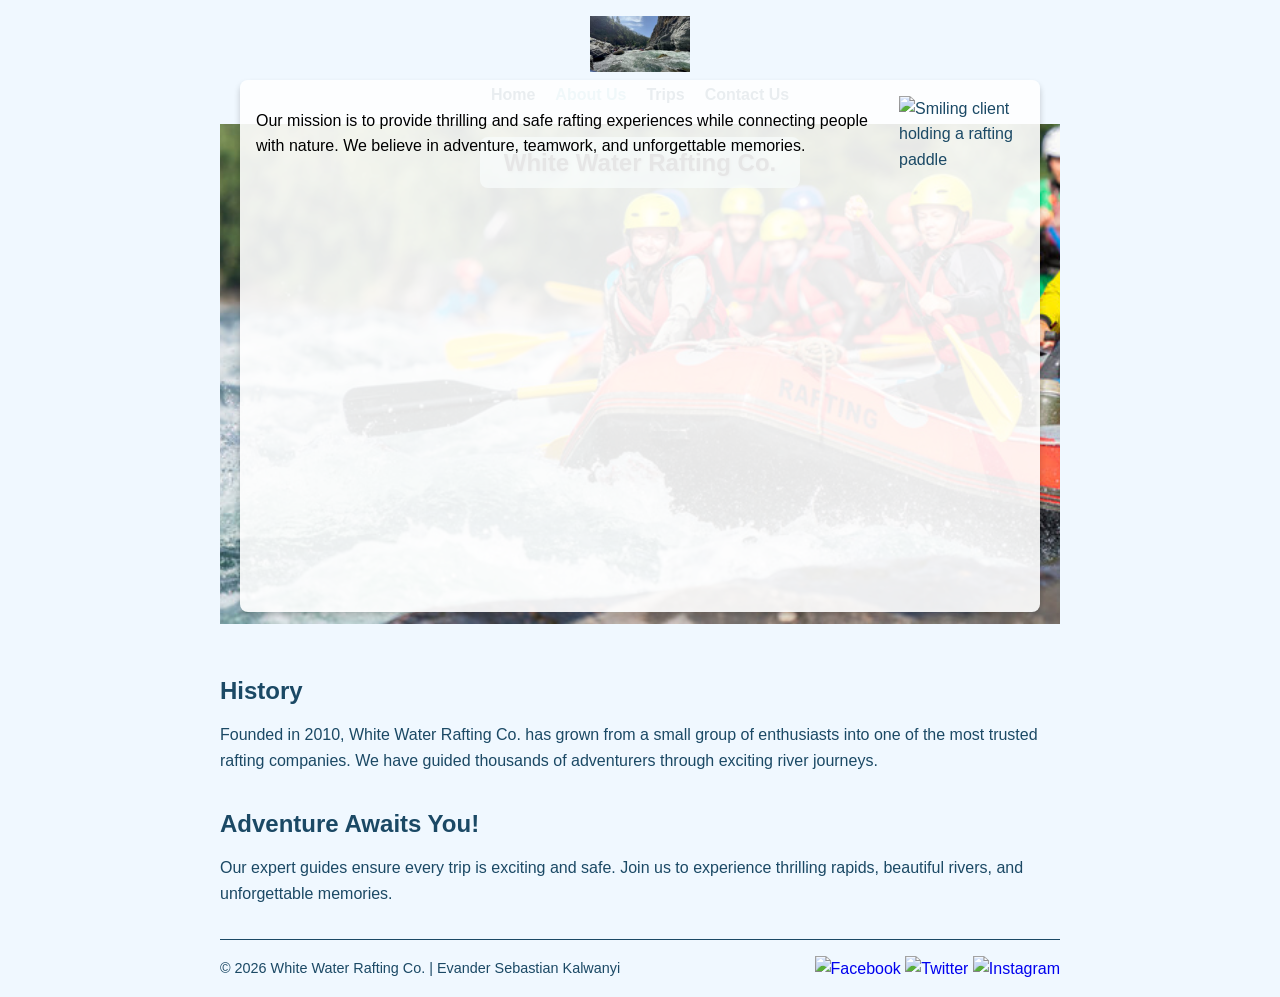
==== wwr/about.html @ 7aebab6c "changes" ====
<!DOCTYPE html>
<html lang="en">
<head>
    <meta charset="UTF-8">
    <meta name="description" content="Experience the thrill of white water rafting with our expert guides and unforgettable adventures.">
    <meta name="author" content="Evander Sebastian Kalwanyi">
    <meta name="viewport" content="width=device-width, initial-scale=1.0">
    <title>About Us - White Water Rafting</title>
    <link rel="stylesheet" href="styles/rafting.css">
</head>

<body>

<header>
    <img src="images/image.png" alt="Rafting Logo" width="100" class="header_img">
    <nav>
        <a href="index.html">Home</a>
        <a href="about.html" class="active">About Us</a>
        <a href="trips.html">Trips</a>
        <a href="contact.html">Contact Us</a>
    </nav>
</header>

<main>

    <!-- Hero Section -->
    <section class="hero">
        <img src="images/rafting.jpg" alt="Rafting Adventure">
        <h1><span>White Water Rafting Co.</span></h1>
        <article>
            <img src="images/client.jpg" alt="Smiling client holding a rafting paddle">
            <p>
                Our mission is to provide thrilling and safe rafting experiences while connecting people with nature.
                We believe in adventure, teamwork, and unforgettable memories.
            </p>
        </article>
    </section>

    <!-- History Section -->
    <section>
        <h2>History</h2>
        <p>
            Founded in 2010, White Water Rafting Co. has grown from a small group of enthusiasts into one of the
            most trusted rafting companies. We have guided thousands of adventurers through exciting river journeys.
        </p>
    </section>

    <!-- Adventure Awaits Section -->
    <section>
        <h2>Adventure Awaits You!</h2>
        <p>
            Our expert guides ensure every trip is exciting and safe. Join us to experience thrilling rapids,
            beautiful rivers, and unforgettable memories.
        </p>
    </section>

</main>

<!-- Footer -->
<footer>
    <p>© 2026 White Water Rafting Co. | Evander Sebastian Kalwanyi</p>
    <nav class="socialmedia">
        <a href="#" target="_blank"><img src="images/facebook.png" alt="Facebook" width="30"></a>
        <a href="#" target="_blank"><img src="images/twitter.png" alt="Twitter" width="30"></a>
        <a href="#" target="_blank"><img src="images/instagram.png" alt="Instagram" width="30"></a>
    </nav>
</footer>

</body>
</html>
---- wwr/styles/rafting.css ----
:root {
  --primary-color: #1b4965;
  --secondary-color: #62b6cb;
  --accent1-color: #bee9e8;
  --accent2-color: #5fa8d3;
  --heading-font: Arial, sans-serif;
  --body-font: Verdana, sans-serif;
}

/* Reset */
* {
  margin: 0;
  padding: 0;
  box-sizing: border-box;
}

/* Body */
body {
  font-family: var(--body-font);
  color: var(--primary-color);
  line-height: 1.6;
  background-color: #f0f8ff;
}

/* Layout width */
header, main, footer {
  max-width: 840px;
  width: 90%;
  margin: 0 auto;
}

/* Header */
header {
  display: flex;
  flex-direction: column;
  align-items: center;
  padding: 16px 0;
}

header nav {
  display: flex;
  gap: 20px;
  margin-top: 10px;
}

header nav a {
  text-decoration: none;
  color: var(--primary-color);
  font-weight: bold;
}

header nav a.active {
  color: var(--secondary-color);
}

/* Headings */
h1, h2 {
  font-family: var(--heading-font);
  color: var(--primary-color);
  margin-bottom: 12px;
}

/* Sections */
section {
  margin-bottom: 32px;
}

section p {
  margin: 12px 0;
}

/* Hero Section */
.hero {
  position: relative;
  margin-bottom: 40px;
}

.hero img {
  width: 100%;
  height: 500px;
  object-fit: cover;
}

.hero h1 {
  position: absolute;
  top: 20px;
  width: 100%;
  text-align: center;
}

.hero h1 span {
  background-color: rgba(190,233,232,0.7);
  color: #000;
  padding: 12px 24px;
  border-radius: 8px;
  text-shadow: 1px 1px 3px rgba(0,0,0,0.4);
}

.hero article {
  position: absolute;
  bottom: 20px;
  left: 20px;
  right: 20px;
  background-color: rgba(255,255,255,0.9);
  padding: 16px;
  border-radius: 8px;
  box-shadow: 0 4px 6px rgba(0,0,0,0.2);
}

.hero article::after {
  content: "";
  display: table;
  clear: both;
}

.hero article img {
  float: right;
  width: 125px;
  margin-left: 10px;
}

.hero article p {
  color: #000;
}

/* Footer */
footer {
  display: flex;
  justify-content: space-between;
  align-items: center;
  padding: 16px 0;
  border-top: 1px solid var(--primary-color);
}

footer p {
  font-size: 0.9rem;
}

.socialmedia a {
  text-decoration: none;
}

/* Responsive */
@media (max-width: 768px) {
  header nav {
    flex-direction: column;
    gap: 12px;
    text-align: center;
  }

  .hero img {
    height: 300px;
  }

  footer {
    flex-direction: column;
    gap: 10px;
    text-align: center;
  }
}
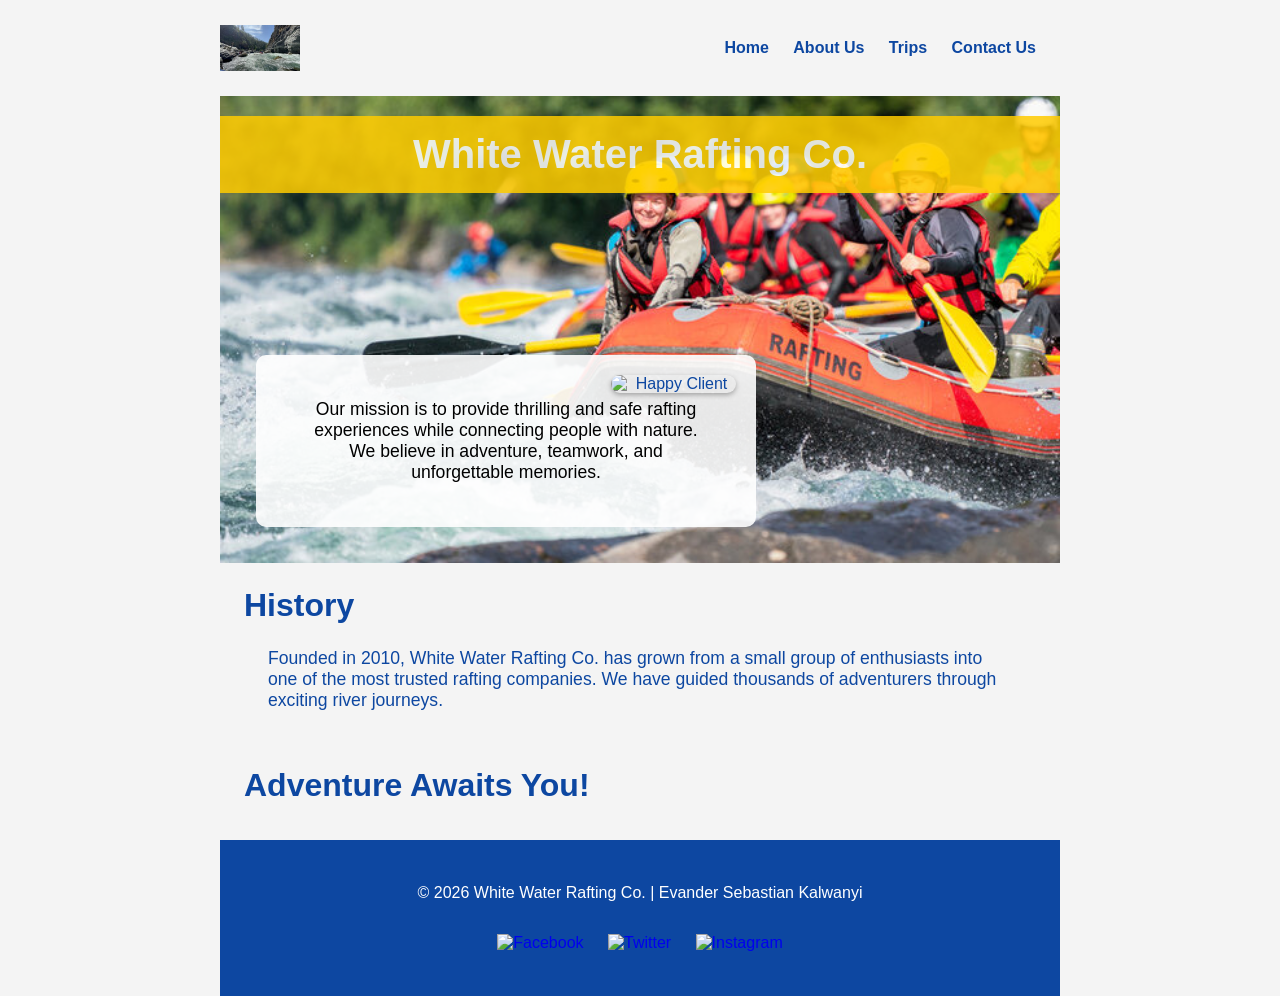
==== commit 873ef625: "editing" ====
--- a/wwr/about.html
+++ b/wwr/about.html
@@ -15,7 +15,7 @@
     <img src="images/image.png" alt="Rafting Logo" width="100" class="header_img">
     <nav>
         <a href="index.html">Home</a>
-        <a href="about.html" class="active">About Us</a>
+        <a href="about.html">About Us</a>
         <a href="trips.html">Trips</a>
         <a href="contact.html">Contact Us</a>
     </nav>
@@ -23,20 +23,19 @@
 
 <main>
 
-    <!-- Hero Section -->
-    <section class="hero">
+    <div class="hero">
         <img src="images/rafting.jpg" alt="Rafting Adventure">
-        <h1><span>White Water Rafting Co.</span></h1>
+        <h1>White Water Rafting Co.</h1>
+
         <article>
-            <img src="images/client.jpg" alt="Smiling client holding a rafting paddle">
+            <img src="images/client.jpg" alt="Happy Client">
             <p>
                 Our mission is to provide thrilling and safe rafting experiences while connecting people with nature.
                 We believe in adventure, teamwork, and unforgettable memories.
             </p>
         </article>
-    </section>
+    </div>
 
-    <!-- History Section -->
     <section>
         <h2>History</h2>
         <p>
@@ -45,26 +44,21 @@
         </p>
     </section>
 
-    <!-- Adventure Awaits Section -->
     <section>
         <h2>Adventure Awaits You!</h2>
-        <p>
-            Our expert guides ensure every trip is exciting and safe. Join us to experience thrilling rapids,
-            beautiful rivers, and unforgettable memories.
-        </p>
     </section>
 
 </main>
 
-<!-- Footer -->
 <footer>
     <p>© 2026 White Water Rafting Co. | Evander Sebastian Kalwanyi</p>
+
     <nav class="socialmedia">
-        <a href="#" target="_blank"><img src="images/facebook.png" alt="Facebook" width="30"></a>
-        <a href="#" target="_blank"><img src="images/twitter.png" alt="Twitter" width="30"></a>
-        <a href="#" target="_blank"><img src="images/instagram.png" alt="Instagram" width="30"></a>
+        <a href="#"><img src="images/facebook.png" alt="Facebook" width="30"></a>
+        <a href="#"><img src="images/twitter.png" alt="Twitter" width="30"></a>
+        <a href="#"><img src="images/instagram.png" alt="Instagram" width="30"></a>
     </nav>
 </footer>
 
 </body>
-</html>+</html>
--- a/wwr/styles/rafting.css
+++ b/wwr/styles/rafting.css
@@ -1,160 +1,171 @@
+/* rafting.css */
+
+/* --- CSS Variables --- */
 :root {
-  --primary-color: #1b4965;
-  --secondary-color: #62b6cb;
-  --accent1-color: #bee9e8;
-  --accent2-color: #5fa8d3;
-  --heading-font: Arial, sans-serif;
-  --body-font: Verdana, sans-serif;
+    --primary-color: #0d47a1;       /* Dark blue for headings */
+    --accent1-color: #ffcc00;       /* Yellow accent */
+    --body-font: Arial, Helvetica, sans-serif;
+    --heading-font: 'Trebuchet MS', sans-serif;
 }
 
-/* Reset */
+/* --- Global Reset --- */
 * {
-  margin: 0;
-  padding: 0;
-  box-sizing: border-box;
+    margin: 0;
+    padding: 0;
+    box-sizing: border-box;
 }
 
-/* Body */
 body {
-  font-family: var(--body-font);
-  color: var(--primary-color);
-  line-height: 1.6;
-  background-color: #f0f8ff;
+    font-family: var(--body-font);
+    color: var(--primary-color);
+    background-color: #f4f4f4;
 }
 
-/* Layout width */
+/* --- Limit page width --- */
 header, main, footer {
-  max-width: 840px;
-  width: 90%;
-  margin: 0 auto;
+    width: 840px;
+    margin: 0 auto;
 }
 
-/* Header */
-header {
-  display: flex;
-  flex-direction: column;
-  align-items: center;
-  padding: 16px 0;
+/* --- Headings --- */
+h1, h2 {
+    font-family: var(--heading-font);
+    color: var(--primary-color);
 }
 
-header nav {
-  display: flex;
-  gap: 20px;
-  margin-top: 10px;
+/* --- Basic spacing --- */
+nav, p, section, article {
+    margin: 16px;
+    padding: 8px;
+}
+
+/* --- Header --- */
+header {
+    display: flex;
+    justify-content: space-between;
+    align-items: center;
+    padding: 15px 0;
+}
+
+header img.header_img {
+    width: 80px;
+    height: auto;
 }
 
 header nav a {
-  text-decoration: none;
-  color: var(--primary-color);
-  font-weight: bold;
+    text-decoration: none;
+    color: var(--primary-color);
+    font-weight: bold;
+    margin-left: 20px;
+    transition: color 0.3s;
 }
 
-header nav a.active {
-  color: var(--secondary-color);
+header nav a:hover {
+    color: var(--accent1-color);
 }
 
-/* Headings */
-h1, h2 {
-  font-family: var(--heading-font);
-  color: var(--primary-color);
-  margin-bottom: 12px;
+/* --- Hero Section --- */
+.hero {
+    position: relative;
+    text-align: center;
 }
 
-/* Sections */
-section {
-  margin-bottom: 32px;
+.hero img {
+    display: block;
+    width: 100%;
+    height: auto;
+}
+
+/* Hero heading overlay */
+.hero h1 {
+    position: absolute;
+    top: 20px;
+    width: 100%;
+    padding: 16px;
+    text-align: center;
+    opacity: 0.85;
+    background-color: var(--accent1-color);
+    color: #fff;
+    font-size: 2.5em;
+}
+
+/* Hero article overlay */
+.hero article {
+    position: absolute;
+    bottom: 20px;
+    left: 20px;
+    background-color: rgba(255, 255, 255, 0.9);
+    padding: 20px;
+    max-width: 500px;
+    border-radius: 10px;
+}
+
+.hero article img {
+    float: right;
+    width: 125px;
+    margin-left: 15px;
+    border-radius: 10px;
+    box-shadow: 0px 2px 5px rgba(0,0,0,0.3);
+}
+
+.hero article p {
+    font-size: 1.1em;
+    color: #000;
+}
+
+/* --- Sections --- */
+section h2 {
+    font-size: 2em;
+    margin-bottom: 12px;
 }
 
 section p {
-  margin: 12px 0;
+    font-size: 1.1em;
 }
 
-/* Hero Section */
-.hero {
-  position: relative;
-  margin-bottom: 40px;
+/* --- Footer --- */
+footer {
+    text-align: center;
+    padding: 20px 0;
+    background-color: var(--primary-color);
+    color: #fff;
 }
 
-.hero img {
-  width: 100%;
-  height: 500px;
-  object-fit: cover;
+footer nav.socialmedia a {
+    text-decoration: none;
+    margin: 0 10px;
 }
 
-.hero h1 {
-  position: absolute;
-  top: 20px;
-  width: 100%;
-  text-align: center;
+footer nav.socialmedia img {
+    width: 30px;
+    height: 30px;
 }
 
-.hero h1 span {
-  background-color: rgba(190,233,232,0.7);
-  color: #000;
-  padding: 12px 24px;
-  border-radius: 8px;
-  text-shadow: 1px 1px 3px rgba(0,0,0,0.4);
-}
+/* --- Responsive --- */
+@media (max-width: 768px) {
+    header {
+        flex-direction: column;
+        align-items: flex-start;
+    }
 
-.hero article {
-  position: absolute;
-  bottom: 20px;
-  left: 20px;
-  right: 20px;
-  background-color: rgba(255,255,255,0.9);
-  padding: 16px;
-  border-radius: 8px;
-  box-shadow: 0 4px 6px rgba(0,0,0,0.2);
-}
+    header nav {
+        margin-top: 10px;
+    }
 
-.hero article::after {
-  content: "";
-  display: table;
-  clear: both;
-}
+    .hero h1 {
+        font-size: 1.8em;
+        padding: 10px;
+    }
 
-.hero article img {
-  float: right;
-  width: 125px;
-  margin-left: 10px;
-}
+    .hero article {
+        position: static;
+        margin: 20px;
+        max-width: 90%;
+    }
 
-.hero article p {
-  color: #000;
-}
-
-/* Footer */
-footer {
-  display: flex;
-  justify-content: space-between;
-  align-items: center;
-  padding: 16px 0;
-  border-top: 1px solid var(--primary-color);
-}
-
-footer p {
-  font-size: 0.9rem;
-}
-
-.socialmedia a {
-  text-decoration: none;
-}
-
-/* Responsive */
-@media (max-width: 768px) {
-  header nav {
-    flex-direction: column;
-    gap: 12px;
-    text-align: center;
-  }
-
-  .hero img {
-    height: 300px;
-  }
-
-  footer {
-    flex-direction: column;
-    gap: 10px;
-    text-align: center;
-  }
+    .hero article img {
+        float: none;
+        display: block;
+        margin: 0 auto 10px;
+    }
 }
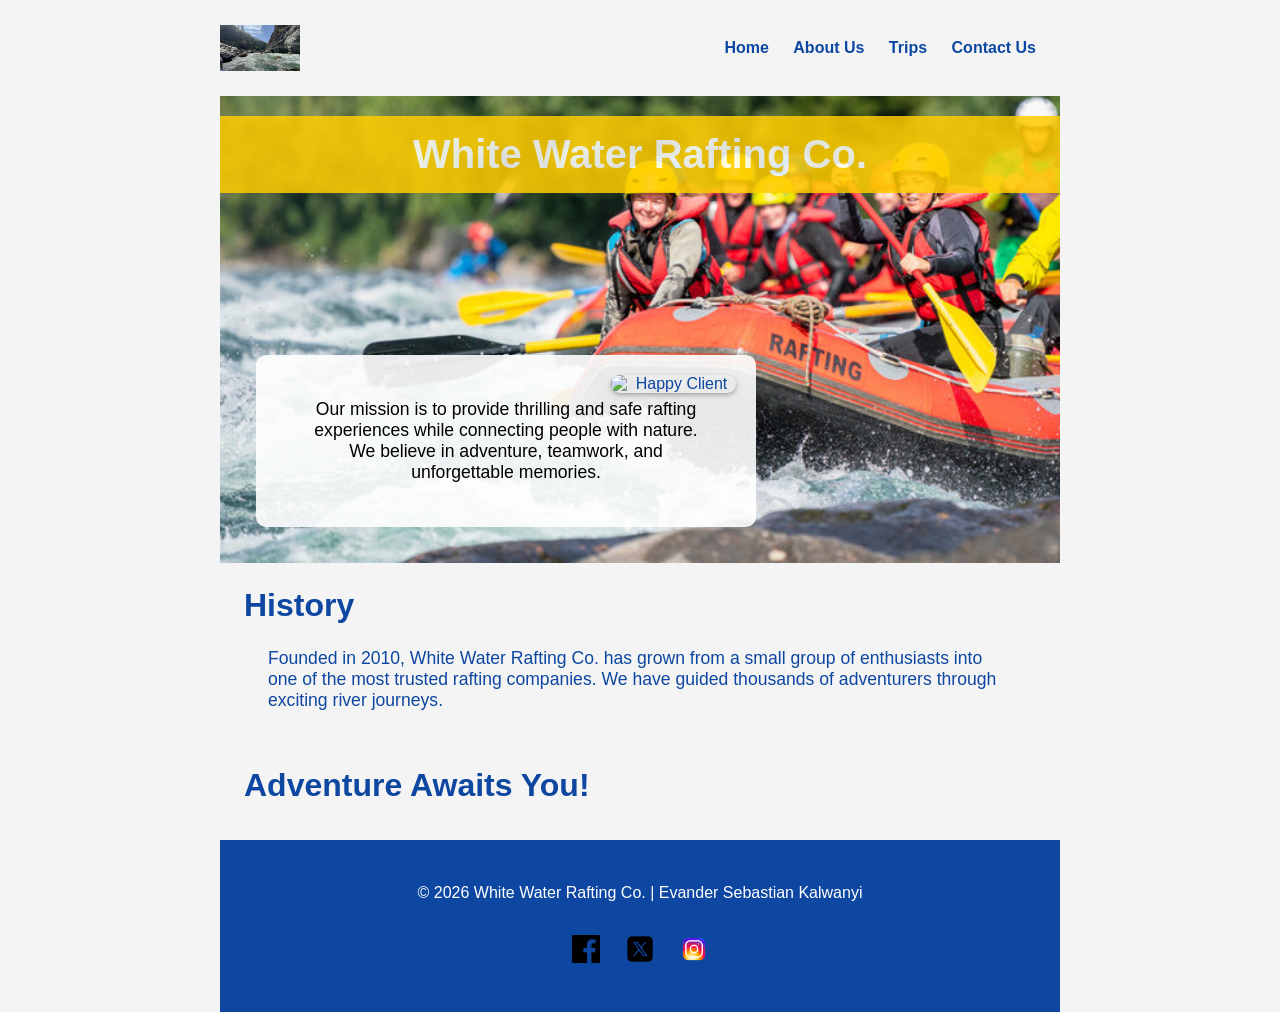
==== commit 427c44c7: "social media icones" ====
--- a/wwr/about.html
+++ b/wwr/about.html
@@ -54,8 +54,8 @@
     <p>© 2026 White Water Rafting Co. | Evander Sebastian Kalwanyi</p>
 
     <nav class="socialmedia">
-        <a href="#"><img src="images/facebook.png" alt="Facebook" width="30"></a>
-        <a href="#"><img src="images/twitter.png" alt="Twitter" width="30"></a>
+        <a href="#"><img src="images/facebook black.png" alt="Facebook" width="30"></a>
+        <a href="#"><img src="images/twiter.png" alt="Twitter" width="30"></a>
         <a href="#"><img src="images/instagram.png" alt="Instagram" width="30"></a>
     </nav>
 </footer>
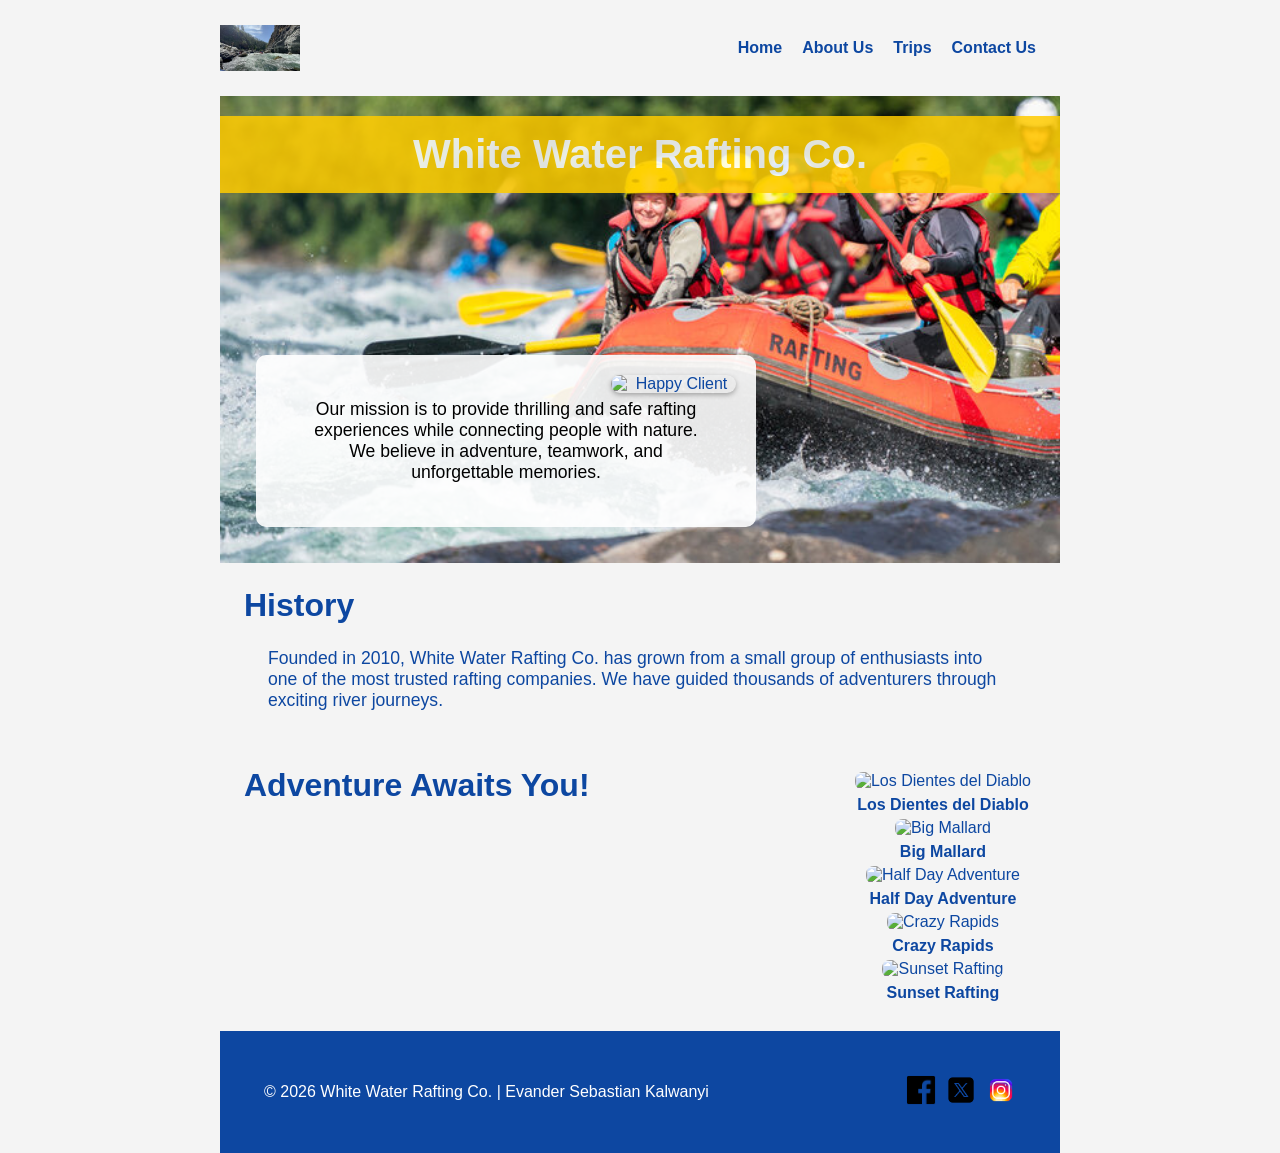
==== commit 70d004c0: "images" ====
--- a/wwr/about.html
+++ b/wwr/about.html
@@ -36,7 +36,7 @@
         </article>
     </div>
 
-    <section>
+    <section class="history">
         <h2>History</h2>
         <p>
             Founded in 2010, White Water Rafting Co. has grown from a small group of enthusiasts into one of the
@@ -44,8 +44,30 @@
         </p>
     </section>
 
-    <section>
+    <section class="adventures">
         <h2>Adventure Awaits You!</h2>
+        <div class="adventure-gallery">
+            <figure>
+                <img src="images/los_dientes.jpg" alt="Los Dientes del Diablo">
+                <figcaption>Los Dientes del Diablo</figcaption>
+            </figure>
+            <figure>
+                <img src="images/big_mallard.jpg" alt="Big Mallard">
+                <figcaption>Big Mallard</figcaption>
+            </figure>
+            <figure>
+                <img src="images/half_day.jpg" alt="Half Day Adventure">
+                <figcaption>Half Day Adventure</figcaption>
+            </figure>
+            <figure>
+                <img src="images/crazy_rapids.jpg" alt="Crazy Rapids">
+                <figcaption>Crazy Rapids</figcaption>
+            </figure>
+            <figure>
+                <img src="images/sunset.jpg" alt="Sunset Rafting">
+                <figcaption>Sunset Rafting</figcaption>
+            </figure>
+        </div>
     </section>
 
 </main>
@@ -54,11 +76,11 @@
     <p>© 2026 White Water Rafting Co. | Evander Sebastian Kalwanyi</p>
 
     <nav class="socialmedia">
-        <a href="#"><img src="images/facebook black.png" alt="Facebook" width="30"></a>
-        <a href="#"><img src="images/twiter.png" alt="Twitter" width="30"></a>
+        <a href="#"><img src="images/facebook.png" alt="Facebook" width="30"></a>
+        <a href="#"><img src="images/twitter.png" alt="Twitter" width="30"></a>
         <a href="#"><img src="images/instagram.png" alt="Instagram" width="30"></a>
     </nav>
 </footer>
 
 </body>
-</html>
+</html>
--- a/wwr/styles/rafting.css
+++ b/wwr/styles/rafting.css
@@ -39,24 +39,30 @@
     padding: 8px;
 }
 
-/* --- Header --- */
+/* --- Header (CSS Grid) --- */
 header {
-    display: flex;
-    justify-content: space-between;
+    display: grid;
+    grid-template-columns: 1fr 2fr;
     align-items: center;
     padding: 15px 0;
+    gap: 20px;
 }
 
 header img.header_img {
     width: 80px;
     height: auto;
+}
+
+header nav {
+    display: flex;
+    justify-content: flex-end;
+    gap: 20px;
 }
 
 header nav a {
     text-decoration: none;
     color: var(--primary-color);
     font-weight: bold;
-    margin-left: 20px;
     transition: color 0.3s;
 }
 
@@ -123,17 +129,54 @@
     font-size: 1.1em;
 }
 
+/* --- Adventure Gallery --- */
+.adventures {
+    display: flex;
+    justify-content: space-between;
+    flex-wrap: wrap;
+    margin: 16px;
+}
+
+.adventures figure {
+    flex: 1 1 calc(20% - 10px); /* 5 images in a row with spacing */
+    margin: 5px;
+    text-align: center;
+}
+
+.adventures figure img {
+    width: 100%;
+    height: auto;
+    border-radius: 8px;
+}
+
+.adventures figcaption {
+    margin-top: 6px;
+    font-weight: bold;
+    font-size: 1em;
+}
+
 /* --- Footer --- */
 footer {
-    text-align: center;
-    padding: 20px 0;
+    text-align: right;
+    padding: 20px;
     background-color: var(--primary-color);
     color: #fff;
+    display: flex;
+    justify-content: space-between;
+    align-items: center;
+}
+
+footer p {
+    margin-left: 16px;
+}
+
+footer nav.socialmedia {
+    display: flex;
+    gap: 10px;
 }
 
 footer nav.socialmedia a {
     text-decoration: none;
-    margin: 0 10px;
 }
 
 footer nav.socialmedia img {
@@ -144,11 +187,12 @@
 /* --- Responsive --- */
 @media (max-width: 768px) {
     header {
-        flex-direction: column;
-        align-items: flex-start;
+        grid-template-columns: 1fr;
+        text-align: center;
     }
 
     header nav {
+        justify-content: center;
         margin-top: 10px;
     }
 
@@ -168,4 +212,20 @@
         display: block;
         margin: 0 auto 10px;
     }
+
+    .adventures {
+        flex-direction: column;
+        align-items: center;
+    }
+
+    .adventures figure {
+        flex: 1 1 90%;
+        margin: 10px 0;
+    }
+
+    footer {
+        flex-direction: column;
+        text-align: center;
+        gap: 10px;
+    }
 }
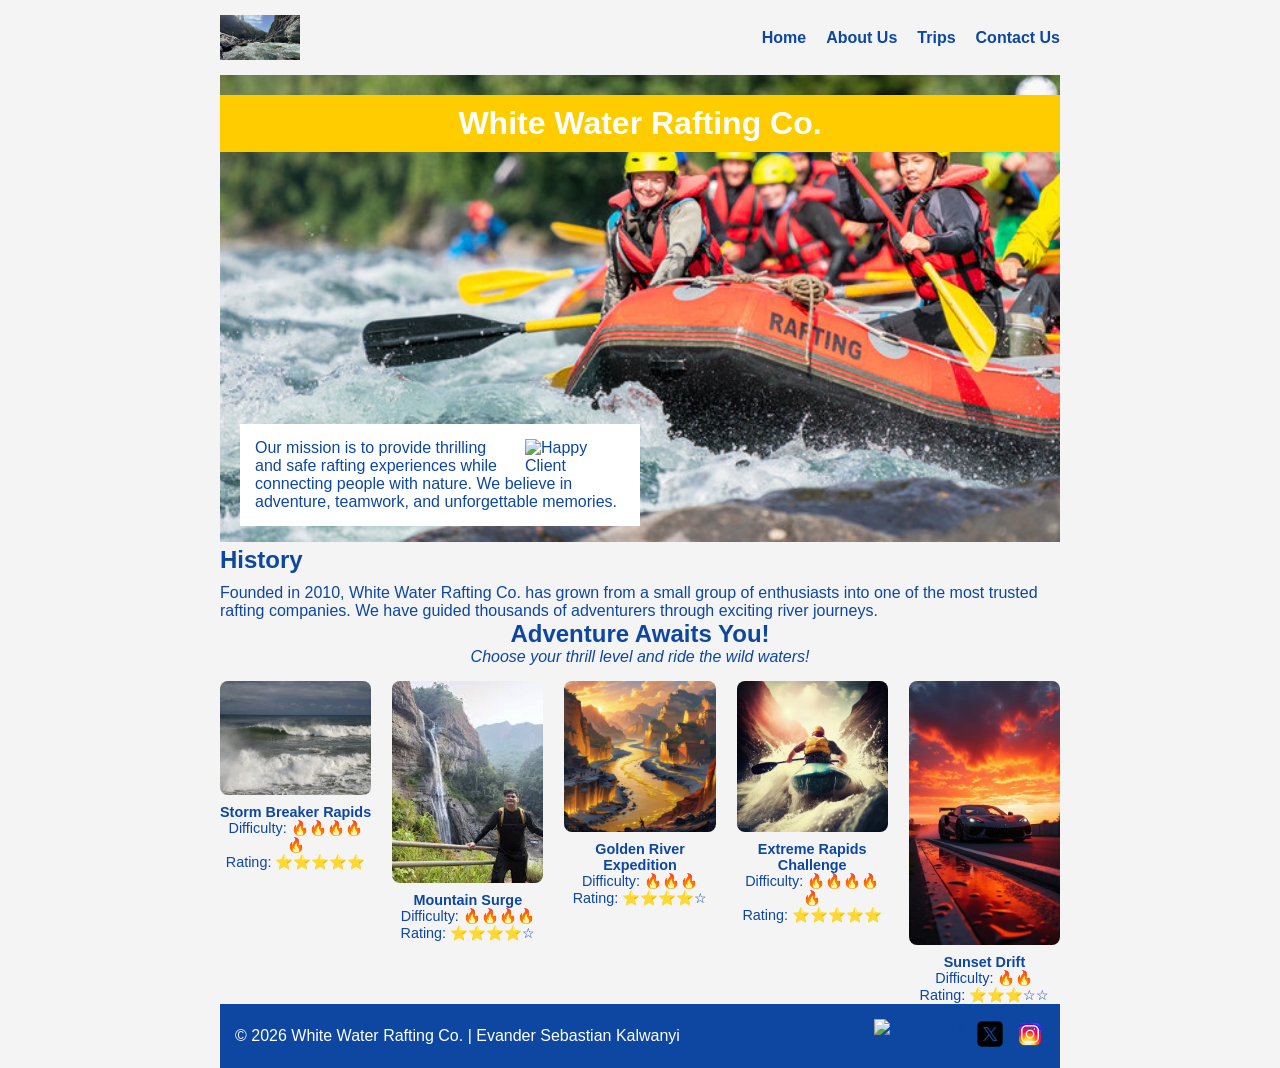
==== commit 28a08728: "changes" ====
--- a/wwr/about.html
+++ b/wwr/about.html
@@ -1,3 +1,10 @@
+<!--
+Creativity Feature:
+- Added adventure difficulty levels using fire icons
+- Added star ratings for each rafting experience
+- Included a tagline to improve user experience and visual design
+-->
+
 <!DOCTYPE html>
 <html lang="en">
 <head>
@@ -12,7 +19,7 @@
 <body>
 
 <header>
-    <img src="images/image.png" alt="Rafting Logo" width="100" class="header_img">
+    <img src="images/image.png" alt="Rafting Logo" class="header_img">
     <nav>
         <a href="index.html">Home</a>
         <a href="about.html">About Us</a>
@@ -46,27 +53,55 @@
 
     <section class="adventures">
         <h2>Adventure Awaits You!</h2>
+        <p class="tagline">Choose your thrill level and ride the wild waters!</p>
+
         <div class="adventure-gallery">
+
             <figure>
-                <img src="images/los_dientes.jpg" alt="Los Dientes del Diablo">
-                <figcaption>Los Dientes del Diablo</figcaption>
+                <img src="images/storm.webp" alt="Storm Breaker Rapids">
+                <figcaption>
+                    <strong>Storm Breaker Rapids</strong><br>
+                    Difficulty: 🔥🔥🔥🔥🔥<br>
+                    Rating: ⭐⭐⭐⭐⭐
+                </figcaption>
             </figure>
+
             <figure>
-                <img src="images/big_mallard.jpg" alt="Big Mallard">
-                <figcaption>Big Mallard</figcaption>
+                <img src="images/mountain.jfif" alt="Mountain Surge">
+                <figcaption>
+                    <strong>Mountain Surge</strong><br>
+                    Difficulty: 🔥🔥🔥🔥<br>
+                    Rating: ⭐⭐⭐⭐☆
+                </figcaption>
             </figure>
+
             <figure>
-                <img src="images/half_day.jpg" alt="Half Day Adventure">
-                <figcaption>Half Day Adventure</figcaption>
+                <img src="images/golden.jpg" alt="Golden River Expedition">
+                <figcaption>
+                    <strong>Golden River Expedition</strong><br>
+                    Difficulty: 🔥🔥🔥<br>
+                    Rating: ⭐⭐⭐⭐☆
+                </figcaption>
             </figure>
+
             <figure>
-                <img src="images/crazy_rapids.jpg" alt="Crazy Rapids">
-                <figcaption>Crazy Rapids</figcaption>
+                <img src="images/extreme.webp" alt="Extreme Rapids Challenge">
+                <figcaption>
+                    <strong>Extreme Rapids Challenge</strong><br>
+                    Difficulty: 🔥🔥🔥🔥🔥<br>
+                    Rating: ⭐⭐⭐⭐⭐
+                </figcaption>
             </figure>
+
             <figure>
-                <img src="images/sunset.jpg" alt="Sunset Rafting">
-                <figcaption>Sunset Rafting</figcaption>
+                <img src="images/sunsetspeed.webp" alt="Sunset Drift">
+                <figcaption>
+                    <strong>Sunset Drift</strong><br>
+                    Difficulty: 🔥🔥<br>
+                    Rating: ⭐⭐⭐☆☆
+                </figcaption>
             </figure>
+
         </div>
     </section>
 
@@ -76,11 +111,11 @@
     <p>© 2026 White Water Rafting Co. | Evander Sebastian Kalwanyi</p>
 
     <nav class="socialmedia">
-        <a href="#"><img src="images/facebook.png" alt="Facebook" width="30"></a>
-        <a href="#"><img src="images/twitter.png" alt="Twitter" width="30"></a>
-        <a href="#"><img src="images/instagram.png" alt="Instagram" width="30"></a>
+        <a href="#"><img src="images/facebook.pngs" alt="Facebook"></a>
+        <a href="#"><img src="images/twitter.png" alt="Twitter"></a>
+        <a href="#"><img src="images/instagram.png" alt="Instagram"></a>
     </nav>
 </footer>
 
 </body>
-</html>+</html> 
--- a/wwr/styles/rafting.css
+++ b/wwr/styles/rafting.css
@@ -1,14 +1,10 @@
-/* rafting.css */
-
-/* --- CSS Variables --- */
 :root {
-    --primary-color: #0d47a1;       /* Dark blue for headings */
-    --accent1-color: #ffcc00;       /* Yellow accent */
+    --primary-color: #0d47a1;
+    --accent1-color: #ffcc00;
     --body-font: Arial, Helvetica, sans-serif;
     --heading-font: 'Trebuchet MS', sans-serif;
 }
 
-/* --- Global Reset --- */
 * {
     margin: 0;
     padding: 0;
@@ -21,211 +17,130 @@
     background-color: #f4f4f4;
 }
 
-/* --- Limit page width --- */
 header, main, footer {
     width: 840px;
     margin: 0 auto;
 }
 
-/* --- Headings --- */
 h1, h2 {
     font-family: var(--heading-font);
-    color: var(--primary-color);
 }
 
-/* --- Basic spacing --- */
-nav, p, section, article {
-    margin: 16px;
-    padding: 8px;
+/* HEADER GRID */
+header {
+    display: grid;
+    grid-template-columns: 120px 1fr;
+    align-items: center;
+    padding: 15px 0;
 }
 
-/* --- Header (CSS Grid) --- */
-header {
-    display: grid;
-    grid-template-columns: 1fr 2fr;
-    align-items: center;
-    padding: 15px 0;
-    gap: 20px;
+.header_img {
+    width: 80px;
 }
 
-header img.header_img {
-    width: 80px;
-    height: auto;
-}
-
-header nav {
+/* NAV FLEX */
+nav {
     display: flex;
     justify-content: flex-end;
     gap: 20px;
 }
 
-header nav a {
+nav a {
     text-decoration: none;
+    font-weight: bold;
     color: var(--primary-color);
-    font-weight: bold;
-    transition: color 0.3s;
 }
 
-header nav a:hover {
+nav a:hover {
     color: var(--accent1-color);
 }
 
-/* --- Hero Section --- */
+/* HERO */
 .hero {
     position: relative;
-    text-align: center;
 }
 
 .hero img {
-    display: block;
     width: 100%;
-    height: auto;
 }
 
-/* Hero heading overlay */
 .hero h1 {
     position: absolute;
     top: 20px;
     width: 100%;
-    padding: 16px;
     text-align: center;
-    opacity: 0.85;
     background-color: var(--accent1-color);
-    color: #fff;
-    font-size: 2.5em;
+    color: white;
+    padding: 10px;
 }
 
-/* Hero article overlay */
 .hero article {
     position: absolute;
     bottom: 20px;
     left: 20px;
-    background-color: rgba(255, 255, 255, 0.9);
-    padding: 20px;
-    max-width: 500px;
-    border-radius: 10px;
+    background: white;
+    padding: 15px;
+    max-width: 400px;
 }
 
 .hero article img {
     float: right;
-    width: 125px;
-    margin-left: 15px;
-    border-radius: 10px;
-    box-shadow: 0px 2px 5px rgba(0,0,0,0.3);
+    width: 100px;
+    margin-left: 10px;
 }
 
-.hero article p {
-    font-size: 1.1em;
-    color: #000;
+/* HISTORY */
+.history {
+    display: grid;
+    gap: 10px;
 }
 
-/* --- Sections --- */
-section h2 {
-    font-size: 2em;
-    margin-bottom: 12px;
-}
-
-section p {
-    font-size: 1.1em;
-}
-
-/* --- Adventure Gallery --- */
+/* ADVENTURES */
 .adventures {
-    display: flex;
-    justify-content: space-between;
-    flex-wrap: wrap;
-    margin: 16px;
-}
-
-.adventures figure {
-    flex: 1 1 calc(20% - 10px); /* 5 images in a row with spacing */
-    margin: 5px;
     text-align: center;
 }
 
-.adventures figure img {
+.tagline {
+    margin-bottom: 15px;
+    font-style: italic;
+}
+
+/* GALLERY */
+.adventure-gallery {
+    display: flex;
+    gap: 10px;
+    justify-content: space-between;
+}
+
+.adventure-gallery figure {
+    width: 18%;
+}
+
+.adventure-gallery img {
     width: 100%;
-    height: auto;
     border-radius: 8px;
 }
 
-.adventures figcaption {
-    margin-top: 6px;
-    font-weight: bold;
-    font-size: 1em;
+.adventure-gallery figcaption {
+    font-size: 0.9em;
+    margin-top: 5px;
 }
 
-/* --- Footer --- */
+/* FOOTER */
 footer {
-    text-align: right;
-    padding: 20px;
     background-color: var(--primary-color);
-    color: #fff;
+    color: white;
+    padding: 15px;
     display: flex;
     justify-content: space-between;
     align-items: center;
 }
 
-footer p {
-    margin-left: 16px;
-}
-
-footer nav.socialmedia {
+.socialmedia {
     display: flex;
     gap: 10px;
 }
 
-footer nav.socialmedia a {
-    text-decoration: none;
-}
-
-footer nav.socialmedia img {
+.socialmedia img {
     width: 30px;
-    height: 30px;
-}
-
-/* --- Responsive --- */
-@media (max-width: 768px) {
-    header {
-        grid-template-columns: 1fr;
-        text-align: center;
-    }
-
-    header nav {
-        justify-content: center;
-        margin-top: 10px;
-    }
-
-    .hero h1 {
-        font-size: 1.8em;
-        padding: 10px;
-    }
-
-    .hero article {
-        position: static;
-        margin: 20px;
-        max-width: 90%;
-    }
-
-    .hero article img {
-        float: none;
-        display: block;
-        margin: 0 auto 10px;
-    }
-
-    .adventures {
-        flex-direction: column;
-        align-items: center;
-    }
-
-    .adventures figure {
-        flex: 1 1 90%;
-        margin: 10px 0;
-    }
-
-    footer {
-        flex-direction: column;
-        text-align: center;
-        gap: 10px;
-    }
 }
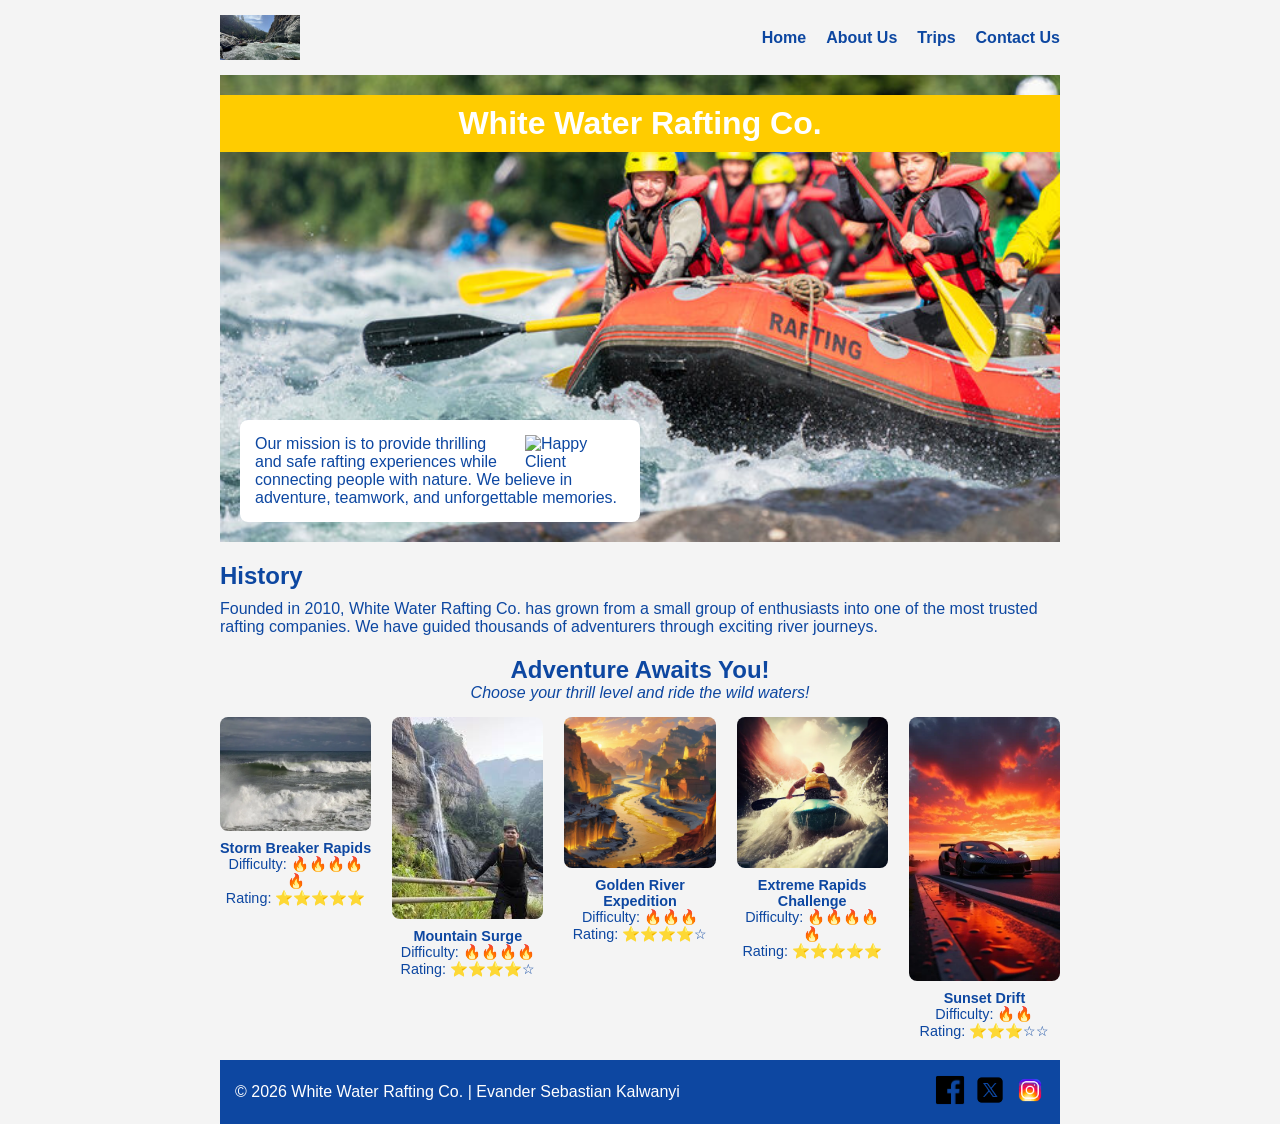
==== commit cfd6392d: "facebook image" ====
--- a/wwr/about.html
+++ b/wwr/about.html
@@ -111,7 +111,7 @@
     <p>© 2026 White Water Rafting Co. | Evander Sebastian Kalwanyi</p>
 
     <nav class="socialmedia">
-        <a href="#"><img src="images/facebook.pngs" alt="Facebook"></a>
+        <a href="#"><img src="images/facebook.png" alt="Facebook"></a>
         <a href="#"><img src="images/twitter.png" alt="Twitter"></a>
         <a href="#"><img src="images/instagram.png" alt="Instagram"></a>
     </nav>
--- a/wwr/styles/rafting.css
+++ b/wwr/styles/rafting.css
@@ -5,6 +5,7 @@
     --heading-font: 'Trebuchet MS', sans-serif;
 }
 
+/* RESET */
 * {
     margin: 0;
     padding: 0;
@@ -17,16 +18,18 @@
     background-color: #f4f4f4;
 }
 
+/* PAGE WIDTH */
 header, main, footer {
     width: 840px;
     margin: 0 auto;
 }
 
+/* HEADINGS */
 h1, h2 {
     font-family: var(--heading-font);
 }
 
-/* HEADER GRID */
+/* ================= HEADER ================= */
 header {
     display: grid;
     grid-template-columns: 120px 1fr;
@@ -55,13 +58,14 @@
     color: var(--accent1-color);
 }
 
-/* HERO */
+/* ================= HERO ================= */
 .hero {
     position: relative;
 }
 
 .hero img {
     width: 100%;
+    display: block;
 }
 
 .hero h1 {
@@ -81,6 +85,7 @@
     background: white;
     padding: 15px;
     max-width: 400px;
+    border-radius: 8px;
 }
 
 .hero article img {
@@ -89,15 +94,17 @@
     margin-left: 10px;
 }
 
-/* HISTORY */
+/* ================= HISTORY ================= */
 .history {
     display: grid;
     gap: 10px;
+    margin: 20px 0;
 }
 
-/* ADVENTURES */
+/* ================= ADVENTURES ================= */
 .adventures {
     text-align: center;
+    margin: 20px 0;
 }
 
 .tagline {
@@ -126,7 +133,7 @@
     margin-top: 5px;
 }
 
-/* FOOTER */
+/* ================= FOOTER ================= */
 footer {
     background-color: var(--primary-color);
     color: white;
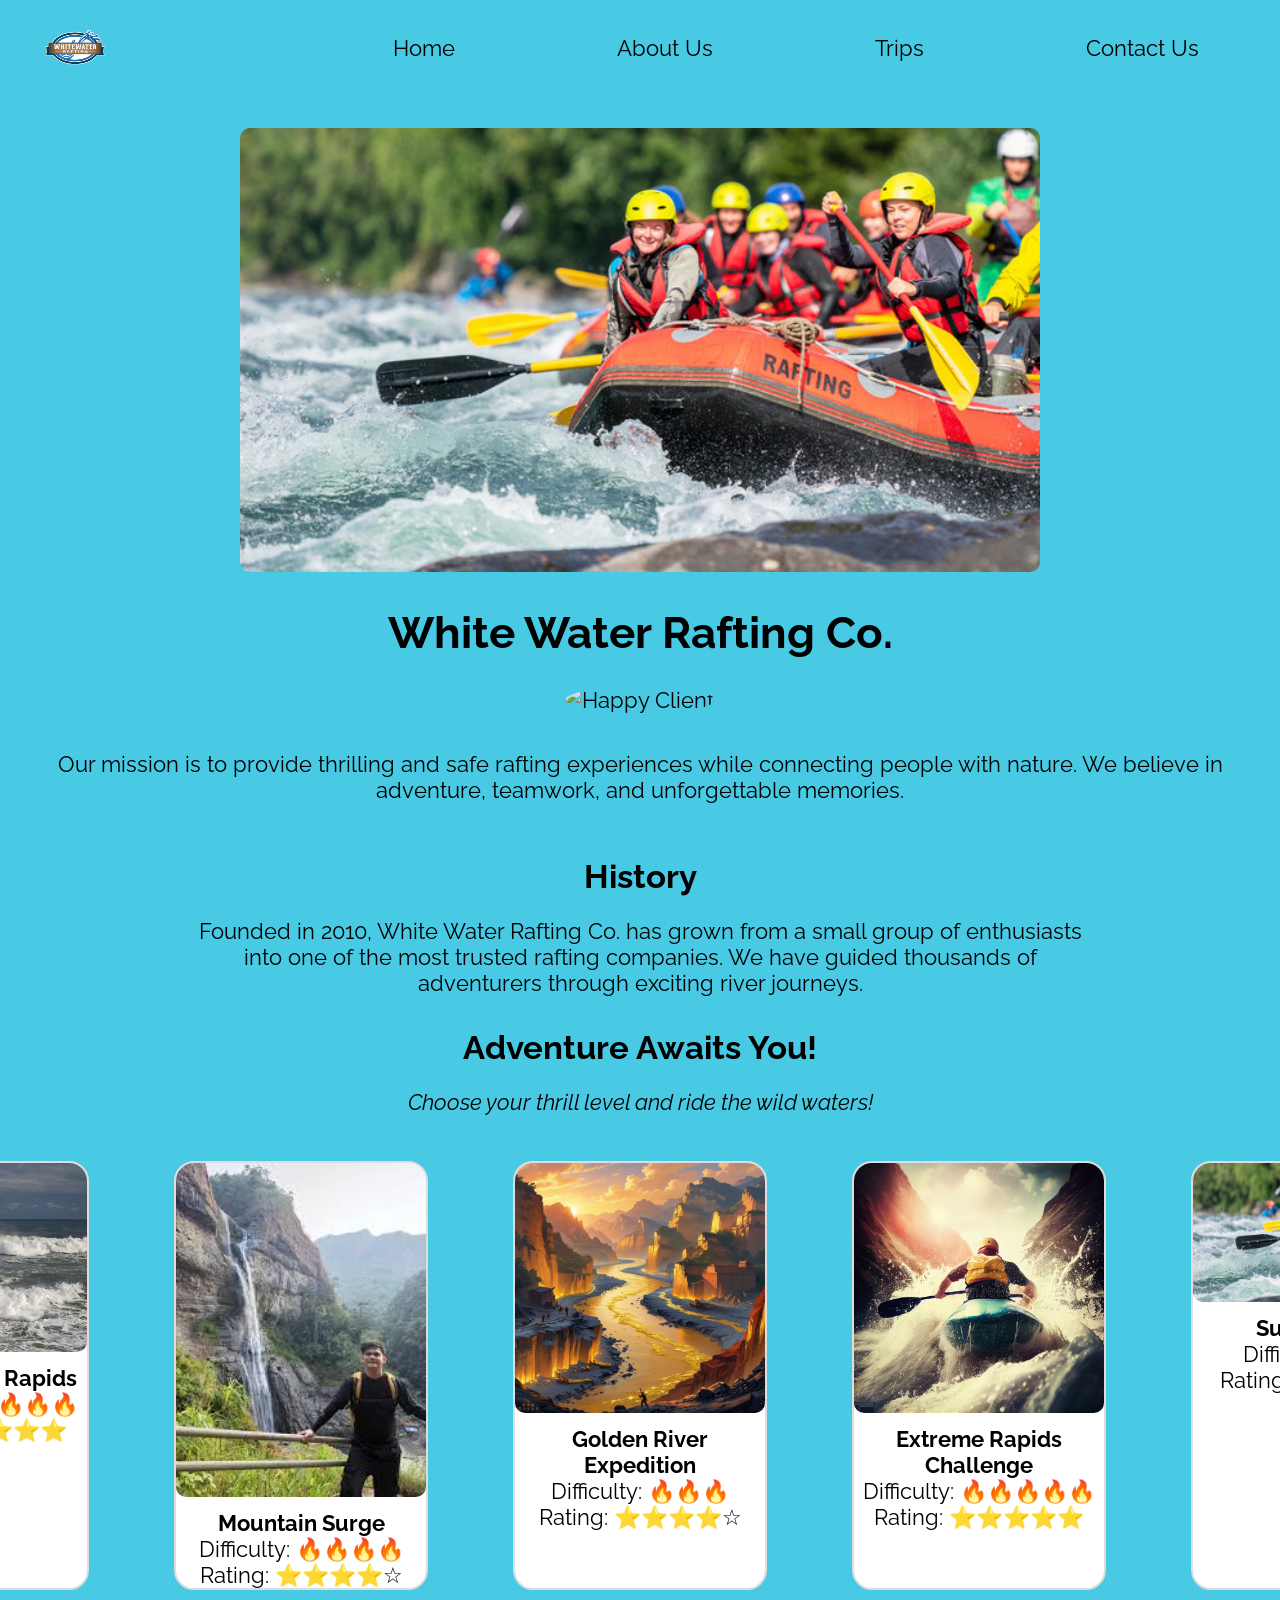
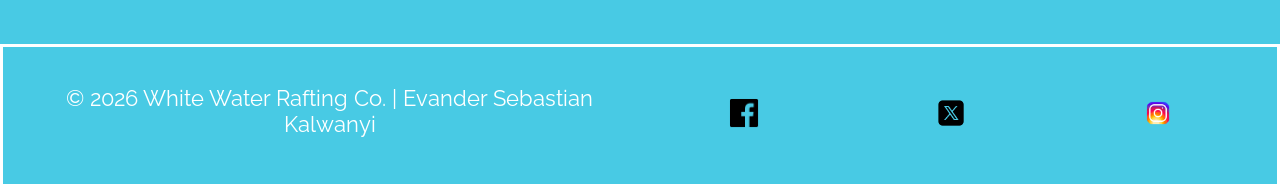
==== commit 969195ba: "trips" ====
--- a/wwr/about.html
+++ b/wwr/about.html
@@ -7,9 +7,11 @@
 
 <!DOCTYPE html>
 <html lang="en">
+
 <head>
     <meta charset="UTF-8">
-    <meta name="description" content="Experience the thrill of white water rafting with our expert guides and unforgettable adventures.">
+    <meta name="description"
+      content="Experience the thrill of white water rafting with our expert guides and unforgettable adventures.">
     <meta name="author" content="Evander Sebastian Kalwanyi">
     <meta name="viewport" content="width=device-width, initial-scale=1.0">
     <title>About Us - White Water Rafting</title>
@@ -18,104 +20,109 @@
 
 <body>
 
-<header>
-    <img src="images/image.png" alt="Rafting Logo" class="header_img">
-    <nav>
-        <a href="index.html">Home</a>
-        <a href="about.html">About Us</a>
-        <a href="trips.html">Trips</a>
-        <a href="contact.html">Contact Us</a>
-    </nav>
-</header>
+    <header>
+        <a id="logo_link" href="index.html">
+            <img class="logo" src="images/oar_log.png" alt="Dry Oar Logo">
+            <nav>
+                <a href="index.html">Home</a>
+                <a href="about.html">About Us</a>
+                <a href="trips.html">Trips</a>
+                <a href="contact.html">Contact Us</a>
+            </nav>
+    </header>
 
-<main>
+    <main>
 
-    <div class="hero">
-        <img src="images/rafting.jpg" alt="Rafting Adventure">
-        <h1>White Water Rafting Co.</h1>
+        <div class="hero">
+            <img src="images/rafting.jpg" alt="Rafting Adventure">
+            <h1>White Water Rafting Co.</h1>
 
-        <article>
-            <img src="images/client.jpg" alt="Happy Client">
+            <article>
+                <img src="images/client.jpg" alt="Happy Client">
+                <p>
+                    Our mission is to provide thrilling and safe rafting experiences while
+                    connecting people with nature.
+                    We believe in adventure, teamwork, and unforgettable memories.
+                </p>
+            </article>
+        </div>
+
+        <section class="history">
+            <h2>History</h2>
             <p>
-                Our mission is to provide thrilling and safe rafting experiences while connecting people with nature.
-                We believe in adventure, teamwork, and unforgettable memories.
+                Founded in 2010, White Water Rafting Co. has grown from a small group of enthusiasts
+                into one of the
+                most trusted rafting companies. We have guided thousands of adventurers through
+                exciting river journeys.
             </p>
-        </article>
-    </div>
+        </section>
 
-    <section class="history">
-        <h2>History</h2>
-        <p>
-            Founded in 2010, White Water Rafting Co. has grown from a small group of enthusiasts into one of the
-            most trusted rafting companies. We have guided thousands of adventurers through exciting river journeys.
-        </p>
-    </section>
+        <section class="adventures">
+            <h2>Adventure Awaits You!</h2>
+            <p class="tagline">Choose your thrill level and ride the wild waters!</p>
 
-    <section class="adventures">
-        <h2>Adventure Awaits You!</h2>
-        <p class="tagline">Choose your thrill level and ride the wild waters!</p>
+            <div class="adventure-gallery">
 
-        <div class="adventure-gallery">
+                <figure>
+                    <img src="images/storm.webp" alt="Storm Breaker Rapids">
+                    <figcaption>
+                        <strong>Storm Breaker Rapids</strong><br>
+                        Difficulty: 🔥🔥🔥🔥🔥<br>
+                        Rating: ⭐⭐⭐⭐⭐
+                    </figcaption>
+                </figure>
 
-            <figure>
-                <img src="images/storm.webp" alt="Storm Breaker Rapids">
-                <figcaption>
-                    <strong>Storm Breaker Rapids</strong><br>
-                    Difficulty: 🔥🔥🔥🔥🔥<br>
-                    Rating: ⭐⭐⭐⭐⭐
-                </figcaption>
-            </figure>
+                <figure>
+                    <img src="images/mountain.jfif" alt="Mountain Surge">
+                    <figcaption>
+                        <strong>Mountain Surge</strong><br>
+                        Difficulty: 🔥🔥🔥🔥<br>
+                        Rating: ⭐⭐⭐⭐☆
+                    </figcaption>
+                </figure>
 
-            <figure>
-                <img src="images/mountain.jfif" alt="Mountain Surge">
-                <figcaption>
-                    <strong>Mountain Surge</strong><br>
-                    Difficulty: 🔥🔥🔥🔥<br>
-                    Rating: ⭐⭐⭐⭐☆
-                </figcaption>
-            </figure>
+                <figure>
+                    <img src="images/golden.jpg" alt="Golden River Expedition">
+                    <figcaption>
+                        <strong>Golden River Expedition</strong><br>
+                        Difficulty: 🔥🔥🔥<br>
+                        Rating: ⭐⭐⭐⭐☆
+                    </figcaption>
+                </figure>
 
-            <figure>
-                <img src="images/golden.jpg" alt="Golden River Expedition">
-                <figcaption>
-                    <strong>Golden River Expedition</strong><br>
-                    Difficulty: 🔥🔥🔥<br>
-                    Rating: ⭐⭐⭐⭐☆
-                </figcaption>
-            </figure>
+                <figure>
+                    <img src="images/extreme.webp" alt="Extreme Rapids Challenge">
+                    <figcaption>
+                        <strong>Extreme Rapids Challenge</strong><br>
+                        Difficulty: 🔥🔥🔥🔥🔥<br>
+                        Rating: ⭐⭐⭐⭐⭐
+                    </figcaption>
+                </figure>
 
-            <figure>
-                <img src="images/extreme.webp" alt="Extreme Rapids Challenge">
-                <figcaption>
-                    <strong>Extreme Rapids Challenge</strong><br>
-                    Difficulty: 🔥🔥🔥🔥🔥<br>
-                    Rating: ⭐⭐⭐⭐⭐
-                </figcaption>
-            </figure>
+                <figure>
+                    <img src="images/rafting.jpg" alt="Sunset Drift">
+                    <figcaption>
+                        <strong>Sunset Drift</strong><br>
+                        Difficulty: 🔥🔥<br>
+                        Rating: ⭐⭐⭐☆☆
+                    </figcaption>
+                </figure>
 
-            <figure>
-                <img src="images/sunsetspeed.webp" alt="Sunset Drift">
-                <figcaption>
-                    <strong>Sunset Drift</strong><br>
-                    Difficulty: 🔥🔥<br>
-                    Rating: ⭐⭐⭐☆☆
-                </figcaption>
-            </figure>
+            </div>
+        </section>
 
-        </div>
-    </section>
+    </main>
 
-</main>
+    <footer>
+        <p>© 2026 White Water Rafting Co. | Evander Sebastian Kalwanyi</p>
 
-<footer>
-    <p>© 2026 White Water Rafting Co. | Evander Sebastian Kalwanyi</p>
-
-    <nav class="socialmedia">
-        <a href="#"><img src="images/facebook.png" alt="Facebook"></a>
-        <a href="#"><img src="images/twitter.png" alt="Twitter"></a>
-        <a href="#"><img src="images/instagram.png" alt="Instagram"></a>
-    </nav>
-</footer>
+        <nav class="socialmedia">
+            <a href="#"><img src="images/facebook.png" alt="Facebook"></a>
+            <a href="#"><img src="images/twitter.png" alt="Twitter"></a>
+            <a href="#"><img src="images/instagram.png" alt="Instagram"></a>
+        </nav>
+    </footer>
 
 </body>
-</html> +
+</html>
--- a/wwr/styles/rafting.css
+++ b/wwr/styles/rafting.css
@@ -1,153 +1,552 @@
-:root {
-    --primary-color: #0d47a1;
-    --accent1-color: #ffcc00;
-    --body-font: Arial, Helvetica, sans-serif;
-    --heading-font: 'Trebuchet MS', sans-serif;
-}
-
-/* RESET */
-* {
+@import url('https://fonts.googleapis.com/css2?family=Raleway:wght@300&family=Roboto:ital,wght@1,300&display=swap');
+
+#content {
+    max-width: 1600px;
+    margin: 0 auto;
+}
+
+.head {
+    background-color: #36827F;
+    max-width: 100%;
+    margin: 0 auto;
+    position: static;
+}
+
+#raft-img {
+    width: 100%;
+}
+
+#hero-msg2 {
+    text-align: center;
+    grid-column: 2/3;
+    grid-row: 1/2;
+    margin-top: 100px;
+}
+
+.h-title {
+    color: black;
+    font-family: "Roboto", "Raleway";
+    font-size: 2em;
+    margin-top: 10px;
+}
+
+#h_msg {
+    text-align: center;
+    border: 10px;
+    padding: 50px;
+    position: absolute;
+    width: 1500px;
+    margin-top: 50%;
+    margin-left: 100px;
+}
+
+#p1 {
+    text-align: center;
+    border: 10px;
+    padding: 50px;
+    position: absolute;
+    width: 1500px;
+    margin-top: 38%;
+    margin-left: 100px;
+}
+
+#content2 {
+    max-width: 1600px;
+    margin: 0 auto;
+    background-attachment: fixed;
+}
+
+nav a {
+    text-align: center;
+    color: black;
+    text-decoration: none;
+    padding: 35px;
+
+}
+
+nav {
+    display: flex;
+    justify-content: space-around;
+}
+
+#hero-img h1 {
+    text-align: center;
+}
+
+#hero-msg {
+    text-align: center;
+    grid-column: 2/3;
+    grid-row: 1/2;
+    margin-top: 100px;
+}
+
+.hero {
+    text-align: center;
+    margin: 2rem 0;
+}
+
+.hero img {
+    width: 90%;
+    max-width: 800px;
+    border-radius: 10px;
+}
+
+.hero article {
+    display: flex;
+    flex-direction: column;
+    align-items: center;
+    margin-top: 1rem;
+}
+
+.hero article img {
+    width: 150px;
+    border-radius: 50%;
+    margin-bottom: 1rem;
+}
+
+.history {
+    max-width: 900px;
+    margin: 2rem auto;
+    padding: 0 1rem;
+}
+
+/* =====================
+   ADVENTURES SECTION
+===================== */
+.adventures {
+    max-width: 1000px;
+    margin: 2rem auto;
+    padding: 0 1rem;
+    text-align: center;
+}
+
+.adventures .tagline {
+    font-style: italic;
+    margin-bottom: 1.5rem;
+}
+
+.adventure-gallery {
+    display: grid;
+    justify-content: center;
+    gap: 10px;
+    column-gap: 5px;
+    grid-template-columns: 1fr 1fr 1fr 1fr 1fr;
+}
+
+.adventure-gallery figure {
+    border: 2px solid #ddd;
+    border-radius: 20px;
+    overflow: hidden;
+    background-color: white;
+    width: 250px;
+}
+
+.adventure-gallery img {
+    width: 100%;
+    border-radius: 10px;
+}
+
+.adventure-gallery figcaption {
+    margin-top: 0.5rem;
+}
+
+/* =====================
+   CONTACT PAGE
+===================== */
+
+/* Company Info Section */
+.contact-info {
+    max-width: 900px;
+    margin: 2rem auto;
+    padding: 0 1rem;
+    text-align: center;
+}
+
+.contact-info iframe {
+    width: 100%;
+    height: 300px;
+    border: 2px solid #ddd;
+    border-radius: 10px;
+    margin-top: 1rem;
+}
+
+.container {
+    display: grid;
+    grid-template-columns: 1fr 1fr;
+    gap: 20px;
+}
+
+.company-details {
+    width: 600px;
+    height: 600px;
+}
+
+.contact-header {
+    border: solid;
+}
+
+/* Employees Section */
+.employees {
+    border: solid;
+}
+
+.employee-gallery {
+    display: flex;
+    flex-wrap: wrap;
+    gap: 20px;
+    justify-content: center;
+    margin: 2rem 0;
+}
+
+.employee-gallery figure {
+    flex: 1 1 250px;
+    text-align: center;
+}
+
+.employee-gallery img {
+    width: 100%;
+    border-radius: 10px;
+}
+
+.employees h2 {
+    text-align: center;
+}
+
+/* Contact Form Section */
+.contact-form {
+    max-width: 700px;
+    margin: 2rem auto;
+    padding: 1rem;
+    border: 2px solid #ddd;
+    border-radius: 10px;
+    background-color: white;
+}
+
+.contact-form form {
+    display: flex;
+    flex-direction: column;
+}
+
+.contact-form label {
+    margin-top: 1rem;
+    font-weight: bold;
+}
+
+.contact-form input,
+.contact-form textarea {
+    padding: 0.5rem;
+    margin-top: 0.5rem;
+    border-radius: 5px;
+    border: 1px solid #ccc;
+    font-size: 1rem;
+}
+
+.contact-form button {
+    margin-top: 1.5rem;
+    padding: 0.75rem;
+    background-color: var(--primary-color);
+    color: white;
+    border: none;
+    border-radius: 5px;
+    font-size: 1.1rem;
+    cursor: pointer;
+}
+
+.contact-form button:hover {
+    background-color: #08306b;
+}
+
+.button-box {
+    text-align: center;
+    margin-top: 30px;
+}
+
+main section {
+    text-align: center;
+
+}
+
+#hero-msg h4 {
+    text-align: center;
+    color: white;
+}
+
+#hero-img {
+    width: 100%;
+}
+
+#hero {
+    display: grid;
+    grid-template-columns: 1fr 3fr 1fr;
+    margin-top: -100px;
+}
+
+#about {
+    display: grid;
+    grid-template-columns: 1fr 3fr 1fr;
+    margin-top: -100px;
+}
+
+#hero-box {
+    grid-column: 1/4;
+    grid-row: 1/3;
+    z-index: -1;
+}
+
+#about-box {
+    grid-column: 1/4;
+    grid-row: 1/3;
+    z-index: -1;
+}
+
+#background {
+    height: 725px;
+}
+
+body {
+    background-color: #48cae4;
+    font-family: "Raleway", "Roboto";
+    font-size: 22px;
     margin: 0;
     padding: 0;
+}
+
+h2 {
+    margin: 0;
+}
+
+header {
+    background-color: #48cae4;
+    display: grid;
+    grid-template-columns: 150px auto;
+}
+
+nav a:hover {
+    background-color: white;
+    color: black;
+}
+
+.home-title {
+    color: #0077b6;
+    font-family: "Roboto", "Raleway";
+    font-size: 2em;
+    margin-top: 10px;
+}
+
+.home-grid {
+    display: grid;
+    grid-template-columns: repeat(10, 1fr);
+
+}
+
+main section img {
     box-sizing: border-box;
 }
 
-body {
-    font-family: var(--body-font);
-    color: var(--primary-color);
-    background-color: #f4f4f4;
-}
-
-/* PAGE WIDTH */
-header, main, footer {
-    width: 840px;
-    margin: 0 auto;
-}
-
-/* HEADINGS */
-h1, h2 {
-    font-family: var(--heading-font);
-}
-
-/* ================= HEADER ================= */
-header {
-    display: grid;
-    grid-template-columns: 120px 1fr;
-    align-items: center;
-    padding: 15px 0;
-}
-
-.header_img {
-    width: 80px;
-}
-
-/* NAV FLEX */
-nav {
-    display: flex;
-    justify-content: flex-end;
-    gap: 20px;
-}
-
-nav a {
+h4 {
+    color: #000;
+}
+
+.book,
+.join {
+    background-color: #0077b6;
+    color: #000;
     text-decoration: none;
-    font-weight: bold;
-    color: var(--primary-color);
-}
-
-nav a:hover {
-    color: var(--accent1-color);
-}
-
-/* ================= HERO ================= */
-.hero {
-    position: relative;
-}
-
-.hero img {
-    width: 100%;
-    display: block;
-}
-
-.hero h1 {
-    position: absolute;
-    top: 20px;
-    width: 100%;
-    text-align: center;
-    background-color: var(--accent1-color);
-    color: white;
-    padding: 10px;
-}
-
-.hero article {
-    position: absolute;
-    bottom: 20px;
-    left: 20px;
-    background: white;
-    padding: 15px;
-    max-width: 400px;
-    border-radius: 8px;
-}
-
-.hero article img {
-    float: right;
-    width: 100px;
-    margin-left: 10px;
-}
-
-/* ================= HISTORY ================= */
-.history {
-    display: grid;
-    gap: 10px;
-    margin: 20px 0;
-}
-
-/* ================= ADVENTURES ================= */
-.adventures {
-    text-align: center;
-    margin: 20px 0;
-}
-
-.tagline {
-    margin-bottom: 15px;
-    font-style: italic;
-}
-
-/* GALLERY */
-.adventure-gallery {
-    display: flex;
-    gap: 10px;
-    justify-content: space-between;
-}
-
-.adventure-gallery figure {
-    width: 18%;
-}
-
-.adventure-gallery img {
-    width: 100%;
-    border-radius: 8px;
-}
-
-.adventure-gallery figcaption {
-    font-size: 0.9em;
-    margin-top: 5px;
-}
-
-/* ================= FOOTER ================= */
+    font-size: 18px;
+    padding: 15px 30px;
+    margin: 50px;
+    border-radius: 5px;
+}
+
+.book:hover,
+.join:hover {
+    background-color: white;
+    color: #000;
+}
+
+.msg h2 {
+    color: #000;
+    font-family: "Roboto";
+}
+
+.msg p {
+    color: #14213d;
+    font-size: .8em;
+    padding-bottom: 15px;
+}
+
+#background {
+    background-color: #0096c7;
+    grid-column: 1/11;
+    grid-row: 4/9;
+}
+
+.msg {
+    background-color: #48cae4;
+    line-height: 1.5em;
+    padding: 35px;
+    grid-column: 5/10;
+    grid-row: 5/7;
+    box-shadow: 5px 5px 10px #14213d;
+    margin-right: 30%;
+    margin-top: 70px;
+}
+
 footer {
     background-color: var(--primary-color);
     color: white;
-    padding: 15px;
-    display: flex;
-    justify-content: space-between;
-    align-items: center;
-}
-
-.socialmedia {
-    display: flex;
-    gap: 10px;
-}
-
-.socialmedia img {
+    text-align: center;
+    padding: 1rem;
+    margin-top: 2rem;
+    display: grid;
+    grid-template-columns: 1fr 1fr;
+    border: solid;
+}
+
+footer .socialmedia a img {
     width: 30px;
+    margin: 0 5px;
+}
+
+.icon {
+    width: 80px;
+    padding-top: 10px;
+}
+
+.card-img {
+    border: 10px solid #0096c7;
+    width: 100%;
+    transition: transform .5s;
+    box-shadow: 5px 5px 10px #14213d;
+    float: left;
+}
+
+.card-img:hover {
+    opacity: .6;
+    transform: scale(1.1);
+}
+
+.mountains {
+    width: 80%;
+    grid-column: 2/7;
+    grid-row: 5/8;
+    box-shadow: 5px 5px 10px #14213d;
+}
+
+.logo {
+    width: 80px;
+}
+
+.logo2 {
+    width: 80px;
+    align-items: start;
+}
+
+#logo_link {
+    padding-top: 5px;
+    justify-self: center;
+    align-self: center;
+}
+
+footer .social img {
+    padding-top: 15px;
+}
+
+.rivers-card {
+    margin: 200px 0;
+    grid-column: 2/4;
+    grid-row: 2/3;
+}
+
+.rivers-card2 {
+    margin: 200px 0;
+    grid-column: 2/5;
+    grid-row: 2/3;
+    height: 300px;
+    display: block;
+}
+
+.camping-card {
+    margin: 200px 0;
+    grid-column: 5/7;
+    grid-row: 2/3;
+
+}
+
+.rapids-card {
+    margin: 200px 0;
+    grid-column: 8/10;
+    grid-row: 2/3;
+    display: block;
+    margin: auto;
+    display: block;
+}
+
+.rapids-card2 {
+    margin: 200px 0;
+    grid-column: 7/10;
+    grid-row: 1/3;
+    display: block;
+    margin: auto;
+    height: 300px;
+    margin-top: 200px;
+
+}
+
+@media screen and (max-width: 900px) {
+
+    #hero,
+    .home-grid {
+        display: block;
+        height: auto;
+    }
+
+    nav,
+    footer {
+        flex-direction: column;
+    }
+
+    nav a {
+        display: block;
+        padding: 15px;
+    }
+
+    #hero {
+        margin-top: 0;
+    }
+
+    #hero-msg {
+        margin-top: 0;
+    }
+
+    #hero-msg h4 {
+        display: none;
+    }
+
+    .home-title {
+        font-size: 25px;
+        color: #6f7364;
+    }
+
+    .rivers-card,
+    .camping-card,
+    .rapids-card {
+        margin: 50px auto;
+        width: 60%;
+    }
+
+    #background {
+        display: none;
+    }
+
+    .mountains,
+    .msg {
+        width: 80%;
+        display: block;
+        margin: 0 auto;
+    }
+
+    footer {
+        margin-top: 25px;
+    }
 }
